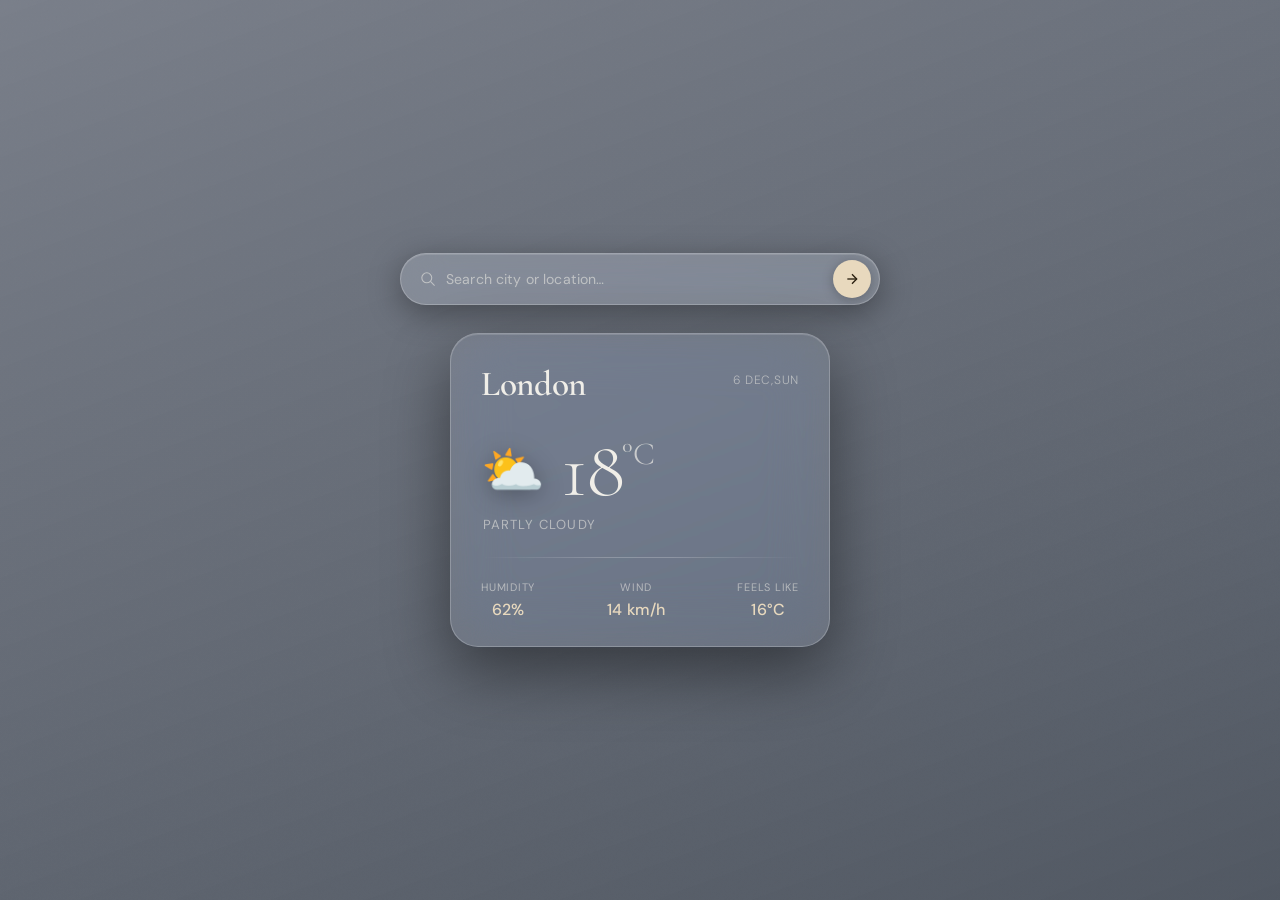
==== Weather/index.html @ c1d68bb3 "mini_projects" ====
<!DOCTYPE html>
<html lang="en">
<head>
  <meta charset="UTF-8" />
  <meta name="viewport" content="width=device-width, initial-scale=1.0"/>
  <title>Skye — Weather</title>
  <link rel="stylesheet" href="style.css" />
  <link href="https://fonts.googleapis.com/css2?family=Cormorant+Garamond:wght@300;400;600&family=DM+Sans:wght@300;400;500&display=swap" rel="stylesheet"/>
</head>
<body>

  <div class="bg-overlay"></div>
  <div class="grain"></div>

  <main class="container">

    <!-- Search Bar -->
    <div class="search-wrapper">
      <div class="search-bar">
        <svg class="search-icon" viewBox="0 0 24 24" fill="none" stroke="currentColor" stroke-width="1.5">
          <circle cx="11" cy="11" r="7"/>
          <line x1="16.5" y1="16.5" x2="22" y2="22"/>
        </svg>
        <input type="text" id="cityInput" placeholder="Search city or location…" autocomplete="off"/>
        <button id="searchBtn">
          <svg viewBox="0 0 24 24" fill="none" stroke="currentColor" stroke-width="2">
            <line x1="5" y1="12" x2="19" y2="12"/>
            <polyline points="12 5 19 12 12 19"/>
          </svg>
        </button>
      </div>
    </div>

    <!-- Weather Card -->
    <div class="weather-card" id="weatherCard">

      <div class="card-top">
        <div class="location-block">
          <h1 class="city" id="cityName">London</h1>
          <!-- <p id="country">UK</p> -->
          
        </div>
        <div class="date-block" id="dateBlock">Sun, 8 Mar</div>
      </div>

      <div class="temp-row">
        <div class="weather-icon" id="weatherIcon">⛅</div>
        <div class="temp-block">
          <span class="temp" id="tempVal">18</span>
          <span class="unit">°C</span>
        </div>
      </div>

      <p class="condition" id="conditionText">Partly Cloudy</p>

      <div class="divider"></div>

      <div class="stats-row">
        <div class="stat">
          <span class="stat-label">Humidity</span>
          <span class="stat-value" id="humidity">62%</span>
        </div>
        <div class="stat">
          <span class="stat-label">Wind</span>
          <span class="stat-value" id="wind">14 km/h</span>
        </div>
        <div class="stat">
          <span class="stat-label">Feels Like</span>
          <span class="stat-value" id="feels_like">16°C</span>
        </div>
      </div>

    </div>

  </main>

  

</body>
<script src="script.js"></script>
</html>
---- Weather/style.css ----
/* ─── Reset & Base ─────────────────────────────────────────── */
*, *::before, *::after { box-sizing: border-box; margin: 0; padding: 0; }

:root {
  --white:   #ffffff;
  --glass:   rgba(255,255,255,0.10);
  --glass2:  rgba(255,255,255,0.18);
  --border:  rgba(255,255,255,0.22);
  --text:    #f0eee8;
  --muted:   rgba(240,238,232,0.55);
  --accent:  #e8d9be;
}

html, body {
  height: 100%;
  font-family: 'DM Sans', sans-serif;
  color: var(--text);
  overflow: hidden;
}

/* ─── Background Image ──────────────────────────────────────── */
body {
  background:
    url('https://images.unsplash.com/photo-1506905925346-21bda4d32df4?auto=format&fit=crop&w=1920&q=80')
    center/cover no-repeat fixed;
  position: relative;
}

/* dark tint over image */
.bg-overlay {
  position: fixed;
  inset: 0;
  background: linear-gradient(
    160deg,
    rgba(10,20,40,0.55) 0%,
    rgba(5,15,30,0.70) 100%
  );
  z-index: 0;
}

/* subtle film grain */
.grain {
  position: fixed;
  inset: 0;
  z-index: 1;
  pointer-events: none;
  opacity: 0.035;
  background-image: url("data:image/svg+xml,%3Csvg viewBox='0 0 200 200' xmlns='http://www.w3.org/2000/svg'%3E%3Cfilter id='n'%3E%3CfeTurbulence type='fractalNoise' baseFrequency='0.9' numOctaves='4' stitchTiles='stitch'/%3E%3C/filter%3E%3Crect width='100%25' height='100%25' filter='url(%23n)'/%3E%3C/svg%3E");
  background-size: 180px;
}

/* ─── Layout ────────────────────────────────────────────────── */
.container {
  position: relative;
  z-index: 2;
  display: flex;
  flex-direction: column;
  align-items: center;
  justify-content: center;
  min-height: 100vh;
  gap: 28px;
  padding: 24px;
}

/* ─── Search Bar ────────────────────────────────────────────── */
.search-wrapper {
  width: 100%;
  max-width: 480px;
  animation: slideDown 0.7s cubic-bezier(.22,.61,.36,1) both;
}

.search-bar {
  display: flex;
  align-items: center;
  background: var(--glass2);
  border: 1px solid var(--border);
  backdrop-filter: blur(20px) saturate(160%);
  -webkit-backdrop-filter: blur(20px) saturate(160%);
  border-radius: 60px;
  padding: 6px 8px 6px 18px;
  gap: 10px;
  box-shadow:
    0 8px 32px rgba(0,0,0,0.35),
    inset 0 1px 0 rgba(255,255,255,0.12);
  transition: box-shadow 0.3s;
}

.search-bar:focus-within {
  box-shadow:
    0 8px 40px rgba(0,0,0,0.45),
    0 0 0 1.5px rgba(232,217,190,0.45),
    inset 0 1px 0 rgba(255,255,255,0.15);
}

.search-icon {
  width: 17px;
  height: 17px;
  color: var(--muted);
  flex-shrink: 0;
}

.search-bar input {
  flex: 1;
  background: none;
  border: none;
  outline: none;
  font-family: 'DM Sans', sans-serif;
  font-size: 0.88rem;
  font-weight: 400;
  color: var(--text);
  letter-spacing: 0.01em;
}

.search-bar input::placeholder { color: var(--muted); }

.search-bar button {
  display: flex;
  align-items: center;
  justify-content: center;
  background: var(--accent);
  border: none;
  border-radius: 50px;
  width: 38px;
  height: 38px;
  cursor: pointer;
  flex-shrink: 0;
  transition: transform 0.2s, opacity 0.2s;
  box-shadow: 0 2px 12px rgba(0,0,0,0.25);
}

.search-bar button:hover  { transform: scale(1.08); opacity: 0.92; }
.search-bar button:active { transform: scale(0.96); }

.search-bar button svg {
  width: 16px;
  height: 16px;
  color: #2a2010;
}

/* ─── Weather Card ──────────────────────────────────────────── */
.weather-card {
  width: 100%;
  max-width: 380px;
  background: var(--glass);
  border: 1px solid var(--border);
  backdrop-filter: blur(28px) saturate(180%);
  -webkit-backdrop-filter: blur(28px) saturate(180%);
  border-radius: 28px;
  padding: 32px 30px 26px;
  box-shadow:
    0 24px 64px rgba(0,0,0,0.45),
    inset 0 1px 0 rgba(255,255,255,0.13);
  animation: fadeUp 0.8s cubic-bezier(.22,.61,.36,1) 0.15s both;
}

.weather-card.pop {
  animation: pop 0.35s cubic-bezier(.22,.61,.36,1);
}

/* Top row */
.card-top {
  display: flex;
  justify-content: space-between;
  align-items: flex-start;
  margin-bottom: 28px;
}

.city {
  font-family: 'Cormorant Garamond', serif;
  font-size: 2.2rem;
  font-weight: 600;
  letter-spacing: -0.01em;
  line-height: 1.05;
}

.country {
  font-size: 0.75rem;
  color: var(--muted);
  font-weight: 300;
  margin-top: 3px;
  letter-spacing: 0.04em;
  text-transform: uppercase;
}

.date-block {
  font-size: 0.75rem;
  color: var(--muted);
  font-weight: 300;
  letter-spacing: 0.06em;
  text-transform: uppercase;
  margin-top: 6px;
  white-space: nowrap;
}

/* Temp row */
.temp-row {
  display: flex;
  align-items: center;
  gap: 16px;
  margin-bottom: 6px;
}

.weather-icon {
  font-size: 3.2rem;
  line-height: 1;
  filter: drop-shadow(0 4px 12px rgba(0,0,0,0.3));
}

.temp-block {
  display: flex;
  align-items: flex-start;
  line-height: 1;
}

.temp {
  font-family: 'Cormorant Garamond', serif;
  font-size: 5rem;
  font-weight: 300;
  letter-spacing: -0.03em;
  line-height: 1;
}

.unit {
  font-family: 'Cormorant Garamond', serif;
  font-size: 2rem;
  font-weight: 300;
  margin-top: 8px;
  opacity: 0.7;
}

.condition {
  font-size: 0.82rem;
  color: var(--muted);
  letter-spacing: 0.08em;
  text-transform: uppercase;
  margin-bottom: 24px;
  padding-left: 2px;
}

/* Divider */
.divider {
  height: 1px;
  background: linear-gradient(90deg, transparent, var(--border) 40%, var(--border) 60%, transparent);
  margin-bottom: 22px;
}

/* Stats */
.stats-row {
  display: flex;
  justify-content: space-between;
}

.stat {
  display: flex;
  flex-direction: column;
  align-items: center;
  gap: 5px;
}

.stat-label {
  font-size: 0.68rem;
  color: var(--muted);
  text-transform: uppercase;
  letter-spacing: 0.07em;
}

.stat-value {
  font-size: 1rem;
  font-weight: 500;
  color: var(--accent);
  letter-spacing: 0.01em;
}

/* ─── Animations ────────────────────────────────────────────── */
@keyframes slideDown {
  from { opacity:0; transform: translateY(-22px); }
  to   { opacity:1; transform: translateY(0); }
}

@keyframes fadeUp {
  from { opacity:0; transform: translateY(26px); }
  to   { opacity:1; transform: translateY(0); }
}

@keyframes pop {
  0%   { transform: scale(1); }
  45%  { transform: scale(0.97); }
  100% { transform: scale(1); }
}

/* ─── Responsive ────────────────────────────────────────────── */
@media (max-width: 420px) {
  .city { font-size: 1.8rem; }
  .temp { font-size: 4rem; }
  .weather-icon { font-size: 2.6rem; }
  .weather-card { padding: 26px 22px 22px; }
}
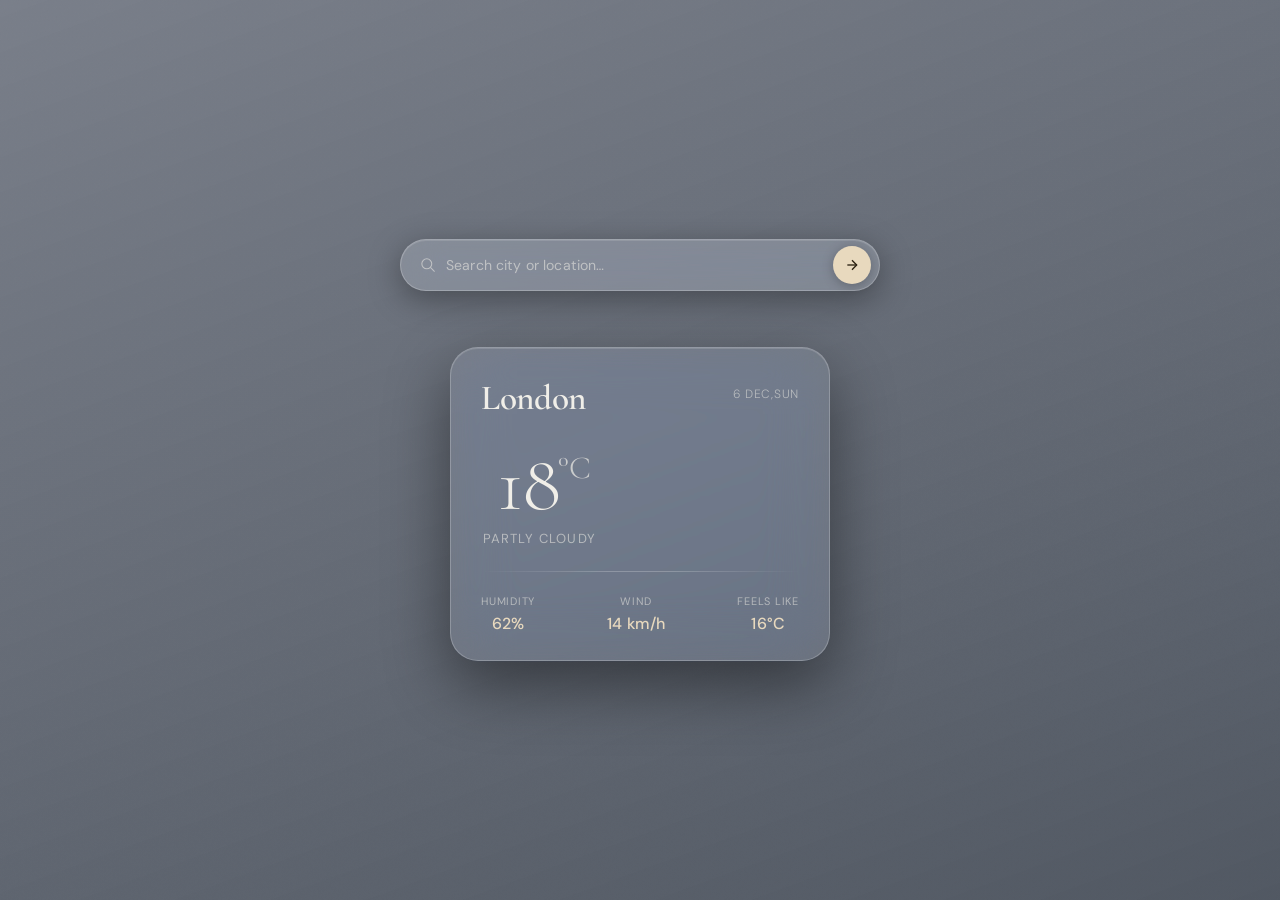
==== commit 8e876045: "Add files via upload" ====
--- a/Weather/index.html
+++ b/Weather/index.html
@@ -30,10 +30,14 @@
         </button>
       </div>
     </div>
+    
+    <!-- for undefined search -->
+    <p id="errorMsg"></p>
+
 
     <!-- Weather Card -->
     <div class="weather-card" id="weatherCard">
-
+      
       <div class="card-top">
         <div class="location-block">
           <h1 class="city" id="cityName">London</h1>
@@ -44,7 +48,7 @@
       </div>
 
       <div class="temp-row">
-        <div class="weather-icon" id="weatherIcon">⛅</div>
+        <div class="weather-icon" id="weatherIcon"></div>
         <div class="temp-block">
           <span class="temp" id="tempVal">18</span>
           <span class="unit">°C</span>
